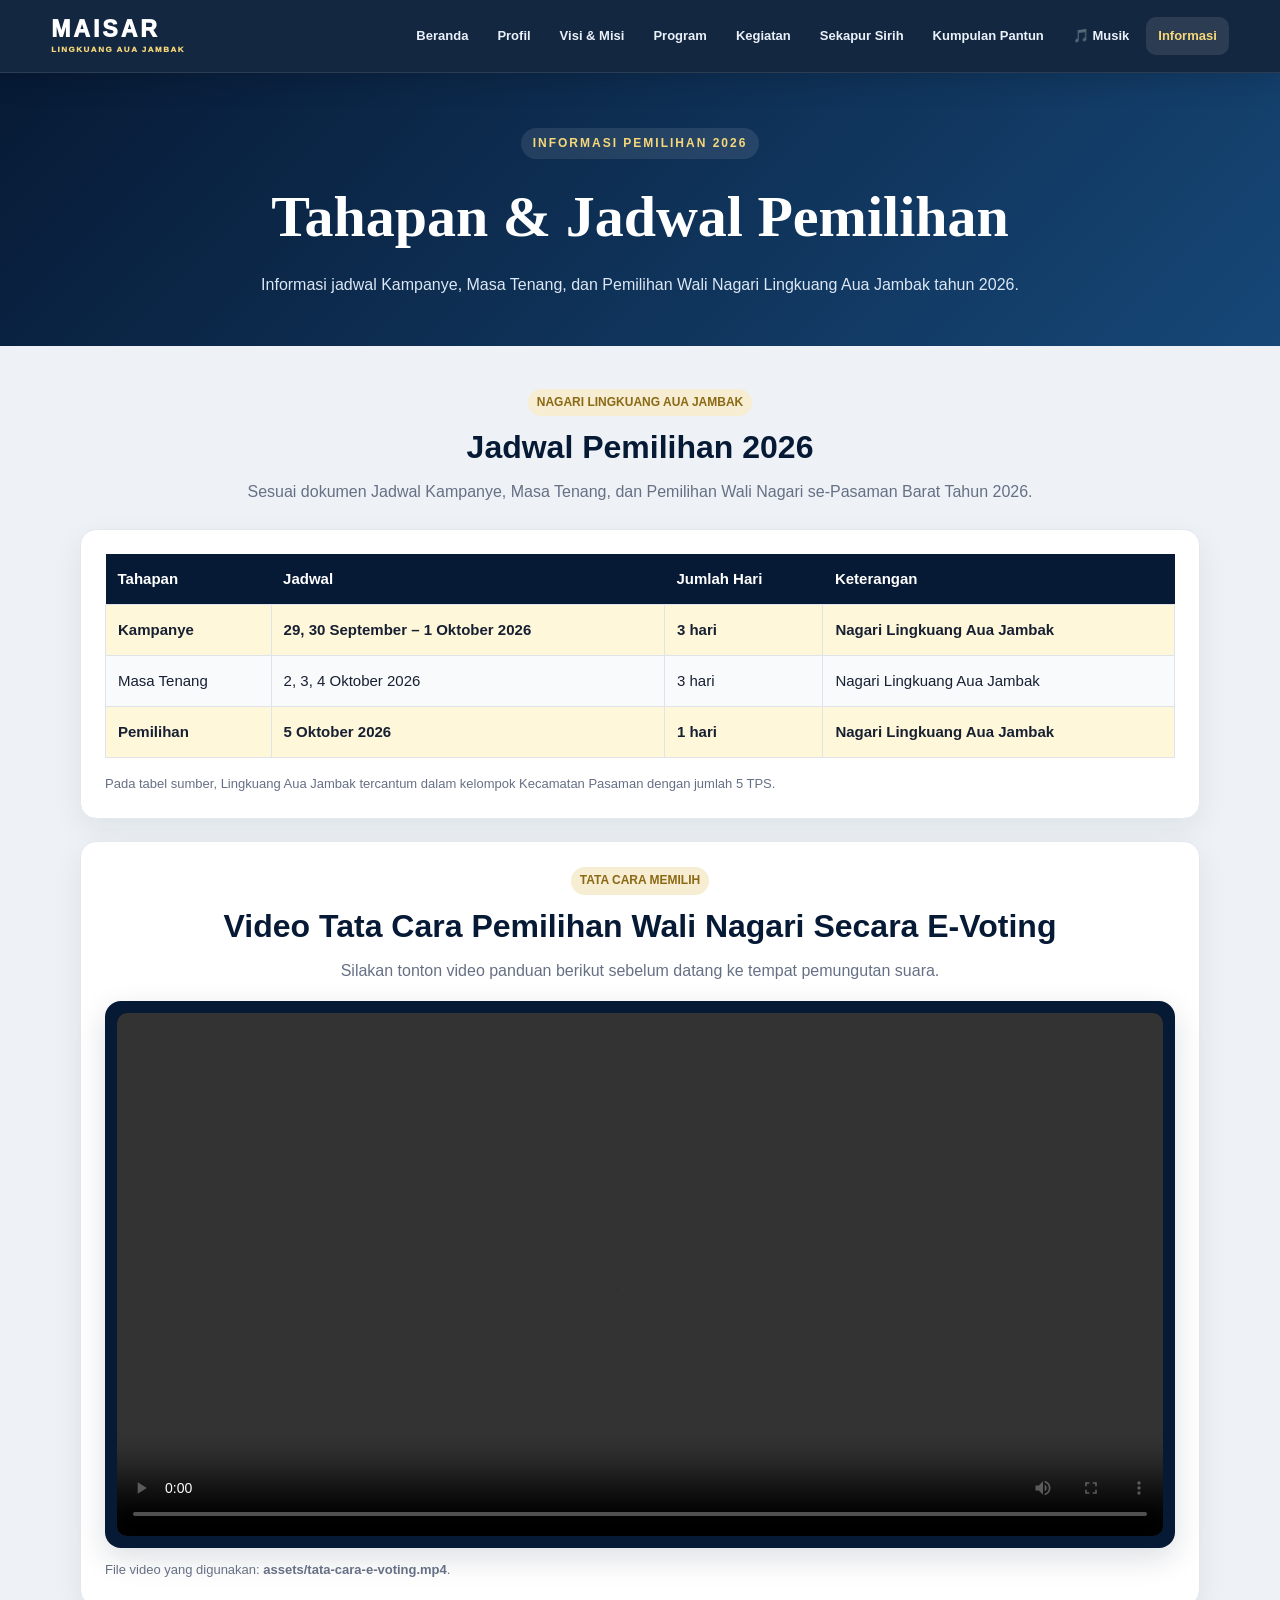
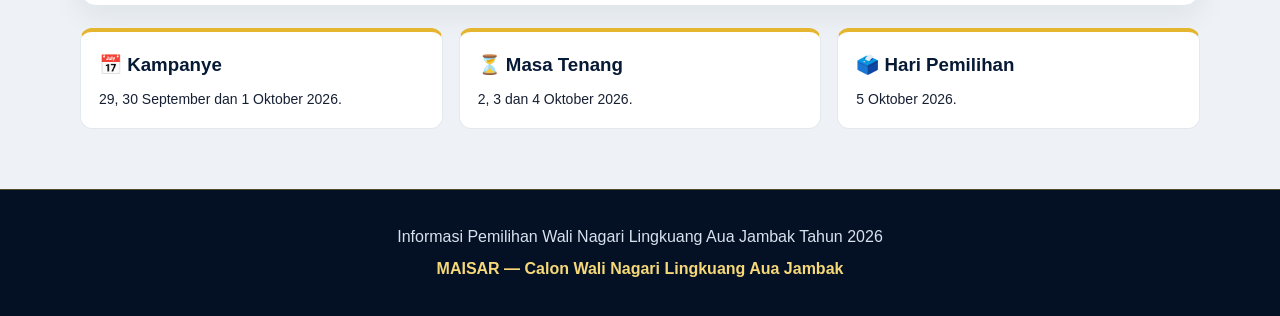
==== informasi.html @ 97a97fed "Add files via upload" ====
<!DOCTYPE html>
<html lang="id">
<head>
<meta charset="UTF-8">
<meta name="viewport" content="width=device-width,initial-scale=1">
<title>Informasi Pemilihan Wali Nagari Lingkuang Aua Jambak 2026</title>
<link rel="stylesheet" href="site.css">
<style>
:root{--navy:#071a35;--gold:#e5b52f;--gold2:#f6d879;--ink:#172033}
*{box-sizing:border-box}body{margin:0;background:#eef2f6;color:var(--ink);font-family:Inter,Arial,sans-serif;line-height:1.6}.wrap{width:min(1120px,92%);margin:auto}
.hero-info{background:linear-gradient(135deg,#071a35,#164777);color:#fff;padding:55px 0 48px;text-align:center}.hero-info .label{display:inline-block;background:#ffffff18;color:var(--gold2);padding:6px 12px;border-radius:999px;font-weight:900;letter-spacing:2px;font-size:12px}.hero-info h1{font-family:Georgia,serif;font-size:clamp(32px,5vw,58px);margin:12px 0 8px;color:#fff}.hero-info p{max-width:760px;margin:auto;color:#dce7f5;font-size:16px}
main{padding:42px 0 60px}.section-title{text-align:center;margin-bottom:24px}.section-title h2{margin:6px 0;color:var(--navy);font-size:32px}.section-title p{margin:0;color:#667085}.card{background:#fff;border:1px solid #e3e8ef;border-radius:16px;box-shadow:0 10px 30px #071a3512;padding:24px;margin-bottom:22px}
.schedule{width:100%;border-collapse:collapse;font-size:15px}.schedule th{background:var(--navy);color:#fff;padding:13px 12px;text-align:left}.schedule td{border:1px solid #dfe4eb;padding:13px 12px;vertical-align:top}.schedule tr:nth-child(even) td{background:#f8fafc}.schedule .highlight td{background:#fff7d9;font-weight:800}.badge{display:inline-block;background:#f6edd2;color:#8b6915;border-radius:999px;padding:4px 9px;font-size:12px;font-weight:900}
.video-wrap{background:#071a35;border-radius:16px;padding:12px;box-shadow:0 10px 30px #071a3525}.video-wrap video{width:100%;display:block;border-radius:10px;background:#000;max-height:620px}.video-note{margin-top:12px;font-size:13px;color:#667085}.source-note{font-size:13px;color:#667085;margin-top:16px}.info-grid{display:grid;grid-template-columns:repeat(3,1fr);gap:16px}.info-box{border:1px solid #e3e8ef;border-top:4px solid var(--gold);border-radius:12px;padding:18px;background:#fff}.info-box h3{margin:0 0 8px;color:var(--navy)}.info-box p{margin:0;font-size:14px}
@media(max-width:760px){.hero-info{padding:38px 0 34px}.hero-info h1{font-size:34px}.hero-info p{font-size:14px}.schedule{font-size:13px}.schedule th,.schedule td{padding:10px 8px}.info-grid{grid-template-columns:1fr}.card{padding:16px}}
</style>
</head>
<body>
<header class="site-nav"><div class="nav-inner"><a class="site-brand" href="index.html">MAISAR<small>LINGKUANG AUA JAMBAK</small></a><nav class="site-links" aria-label="Navigasi utama"><a href="index.html">Beranda</a><a href="profil.html">Profil</a><a href="visi-misi.html">Visi &amp; Misi</a><a href="program.html">Program</a><a href="kegiatan.html">Kegiatan</a><a href="sekapur-sirih.html">Sekapur Sirih</a><a href="kumpulan-pantun.html">Kumpulan Pantun</a><a href="musik.html">🎵 Musik</a><a href="informasi.html" class="active">Informasi</a></nav></div></header>
<section class="hero-info"><div class="wrap"><span class="label">INFORMASI PEMILIHAN 2026</span><h1>Tahapan &amp; Jadwal Pemilihan</h1><p>Informasi jadwal Kampanye, Masa Tenang, dan Pemilihan Wali Nagari Lingkuang Aua Jambak tahun 2026.</p></div></section>
<main class="wrap">
<div class="section-title"><span class="badge">NAGARI LINGKUANG AUA JAMBAK</span><h2>Jadwal Pemilihan 2026</h2><p>Sesuai dokumen Jadwal Kampanye, Masa Tenang, dan Pemilihan Wali Nagari se-Pasaman Barat Tahun 2026.</p></div>
<section class="card"><table class="schedule"><thead><tr><th>Tahapan</th><th>Jadwal</th><th>Jumlah Hari</th><th>Keterangan</th></tr></thead><tbody><tr class="highlight"><td>Kampanye</td><td>29, 30 September – 1 Oktober 2026</td><td>3 hari</td><td>Nagari Lingkuang Aua Jambak</td></tr><tr><td>Masa Tenang</td><td>2, 3, 4 Oktober 2026</td><td>3 hari</td><td>Nagari Lingkuang Aua Jambak</td></tr><tr class="highlight"><td>Pemilihan</td><td>5 Oktober 2026</td><td>1 hari</td><td>Nagari Lingkuang Aua Jambak</td></tr></tbody></table><div class="source-note">Pada tabel sumber, Lingkuang Aua Jambak tercantum dalam kelompok Kecamatan Pasaman dengan jumlah 5 TPS.</div></section>
<section class="card"><div class="section-title" style="margin-bottom:18px"><span class="badge">TATA CARA MEMILIH</span><h2>Video Tata Cara Pemilihan Wali Nagari Secara E-Voting</h2><p>Silakan tonton video panduan berikut sebelum datang ke tempat pemungutan suara.</p></div><div class="video-wrap"><video controls playsinline preload="metadata"><source src="assets/tata-cara-e-voting.mp4" type="video/mp4">Browser Anda belum mendukung pemutaran video.</video></div><div class="video-note">File video yang digunakan: <strong>assets/tata-cara-e-voting.mp4</strong>.</div></section>
<section class="info-grid"><div class="info-box"><h3>📅 Kampanye</h3><p>29, 30 September dan 1 Oktober 2026.</p></div><div class="info-box"><h3>⏳ Masa Tenang</h3><p>2, 3 dan 4 Oktober 2026.</p></div><div class="info-box"><h3>🗳️ Hari Pemilihan</h3><p>5 Oktober 2026.</p></div></section>
</main>
<footer class="site-footer">Informasi Pemilihan Wali Nagari Lingkuang Aua Jambak Tahun 2026<strong>MAISAR — Calon Wali Nagari Lingkuang Aua Jambak</strong></footer>
</body></html>
---- site.css ----
:root{
  --navy:#071a35;--navy2:#0d315f;--gold:#e5b52f;--gold2:#f6d879;
  --cream:#fbf8ef;--paper:#fff;--ink:#172033;--muted:#667085;
  --line:#e6eaf0;--shadow:0 18px 45px rgba(7,26,53,.10);
}
html{scroll-padding-top:90px}
body{font-family:Inter,ui-sans-serif,system-ui,-apple-system,"Segoe UI",Arial,sans-serif}
a{text-decoration:none}
.site-nav{
  position:sticky;top:0;z-index:1000;background:rgba(7,26,53,.94);
  backdrop-filter:blur(14px);-webkit-backdrop-filter:blur(14px);
  border-bottom:1px solid rgba(255,255,255,.10);box-shadow:0 8px 28px rgba(0,0,0,.14)
}
.site-nav .nav-inner{width:min(1180px,92%);min-height:72px;margin:auto;display:flex;align-items:center;justify-content:space-between;gap:20px}
.site-brand{color:#fff;font-weight:950;letter-spacing:3px;font-size:23px;line-height:1}
.site-brand small{display:block;margin-top:5px;color:var(--gold2);font-size:8px;letter-spacing:1.5px}
.site-links{display:flex;align-items:center;justify-content:flex-end;gap:5px;flex-wrap:wrap}
.site-links a{color:#eaf1fb;padding:9px 12px;border-radius:10px;font-size:13px;font-weight:800;transition:.2s}
.site-links a:hover,.site-links a.active{background:rgba(255,255,255,.10);color:var(--gold2)}
.site-links a.cta{background:var(--gold);color:#172033;padding-inline:15px}
.site-links a.cta:hover{background:#f2c95d;color:#111}
.site-footer{background:#041125;color:#d8e2ef;padding:34px 20px;text-align:center;border-top:1px solid rgba(229,181,47,.35)}
.site-footer strong{display:block;color:var(--gold2);margin-top:6px}
.page-intro{position:relative;overflow:hidden;background:linear-gradient(135deg,#071a35,#123e72);color:#fff}
.page-intro:before{content:"";position:absolute;inset:0;background:radial-gradient(circle at 85% 20%,rgba(229,181,47,.22),transparent 30%),linear-gradient(135deg,transparent 50%,rgba(255,255,255,.04) 50%);pointer-events:none}
.page-intro>*{position:relative}
.reveal{animation:rise .65s ease both}
@keyframes rise{from{opacity:0;transform:translateY(12px)}to{opacity:1;transform:none}}
@media(max-width:720px){
 .site-nav .nav-inner{min-height:64px;align-items:flex-start;padding:12px 0;flex-direction:column;gap:10px}
 .site-links{width:100%;justify-content:flex-start;overflow-x:auto;flex-wrap:nowrap;padding-bottom:2px}
 .site-links a{white-space:nowrap;font-size:12px;padding:8px 10px}
 .site-links a.cta{display:none}
}

/* Foto tambahan Kegiatan: tampilkan seluruh foto tanpa terpotong */
.item img.full-photo{
  object-fit:contain;
  height:230px;
  background:#f7f4ea;
  padding:0;
}
.item img.full-photo:hover{
  transform:none;
}
/* =========================================================
   PERBAIKAN FINAL NAVIGASI HP
   Desktop tidak terpengaruh
   ========================================================= */
@media (max-width:720px){
  .site-links,.menu{
    display:flex !important;
    width:100% !important;
    max-width:100% !important;
    min-width:0 !important;
    flex-wrap:nowrap !important;
    justify-content:flex-start !important;
    align-items:center !important;
    gap:4px !important;
    overflow-x:auto !important;
    overflow-y:hidden !important;
    white-space:nowrap !important;
    padding:4px 0 7px !important;
    scrollbar-width:none !important;
    -ms-overflow-style:none !important;
    -webkit-overflow-scrolling:touch;
  }
  .site-links::-webkit-scrollbar,.menu::-webkit-scrollbar{
    display:none !important;
    width:0 !important;
    height:0 !important;
  }
  .site-links a,.menu a{
    position:relative !important;
    display:block !important;
    flex:0 0 auto !important;
    white-space:nowrap !important;
    overflow:visible !important;
    padding:9px 11px 11px !important;
    border-radius:9px !important;
  }
  .site-links a.active,.menu a.active{
    color:#f6d879 !important;
    background:rgba(255,255,255,.10) !important;
    font-weight:900 !important;
  }
  .site-links a.active::after,.menu a.active::after{
    content:"" !important;
    position:absolute !important;
    display:block !important;
    visibility:visible !important;
    opacity:1 !important;
    left:8px !important;
    right:8px !important;
    bottom:2px !important;
    width:auto !important;
    height:3px !important;
    background:#f6d879 !important;
    border-radius:4px !important;
    transform:none !important;
  }
  .site-links a:not(.active)::after,.menu a:not(.active)::after{
    content:none !important;
  }
}
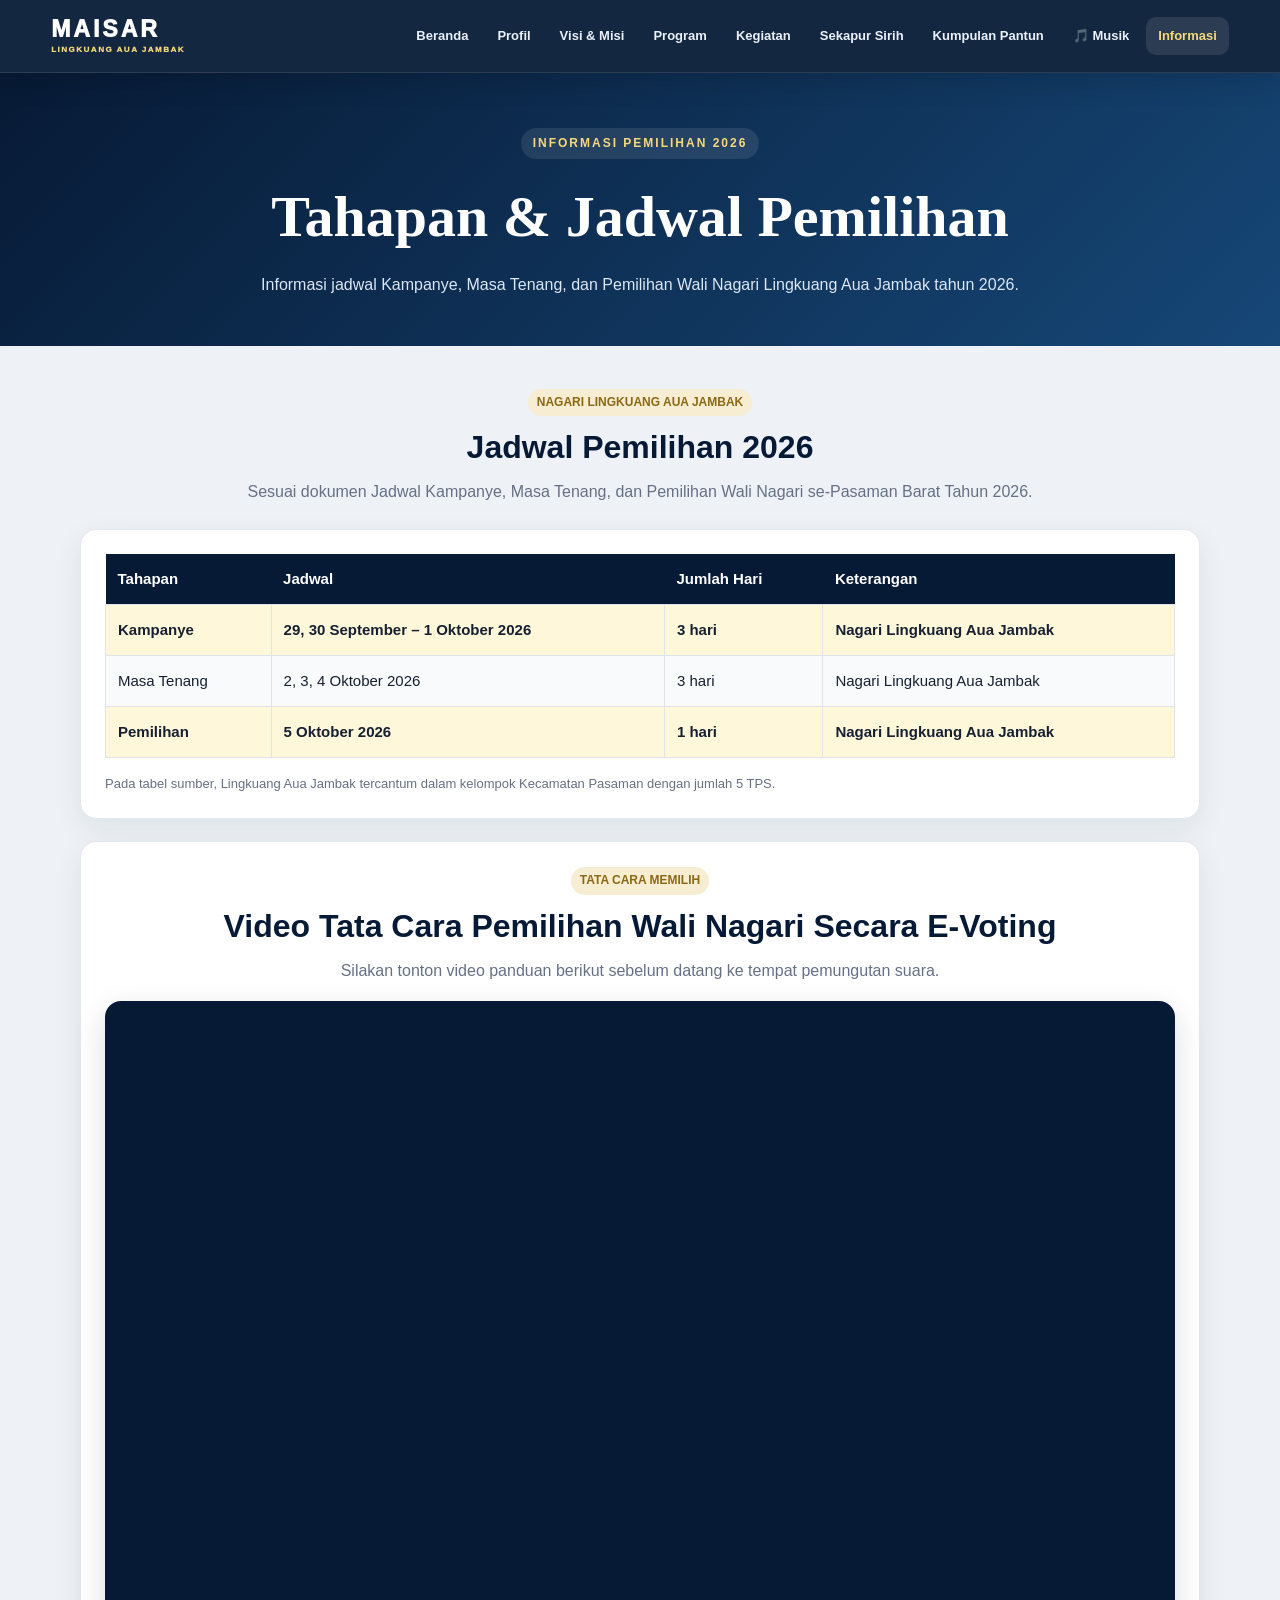
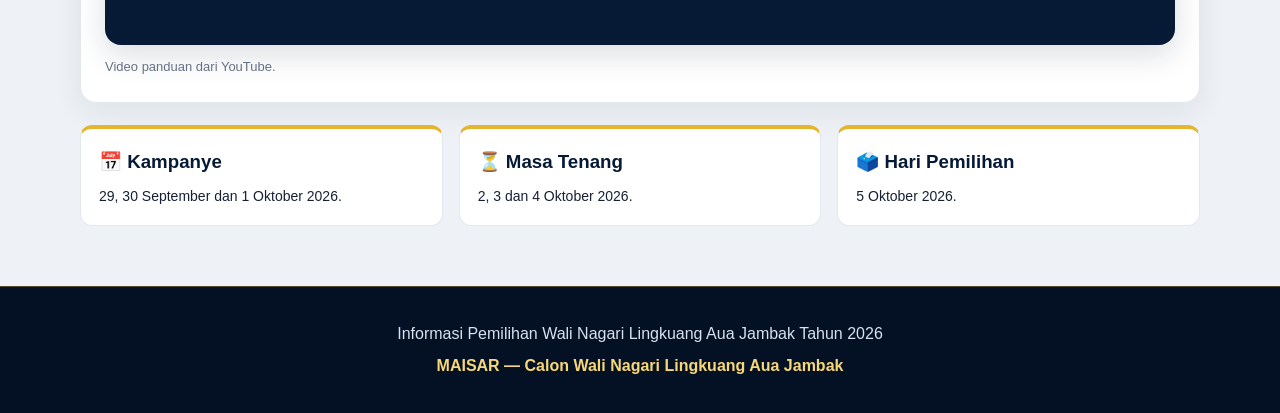
==== commit 06001783: "Add files via upload" ====
--- a/informasi.html
+++ b/informasi.html
@@ -21,7 +21,7 @@
 <main class="wrap">
 <div class="section-title"><span class="badge">NAGARI LINGKUANG AUA JAMBAK</span><h2>Jadwal Pemilihan 2026</h2><p>Sesuai dokumen Jadwal Kampanye, Masa Tenang, dan Pemilihan Wali Nagari se-Pasaman Barat Tahun 2026.</p></div>
 <section class="card"><table class="schedule"><thead><tr><th>Tahapan</th><th>Jadwal</th><th>Jumlah Hari</th><th>Keterangan</th></tr></thead><tbody><tr class="highlight"><td>Kampanye</td><td>29, 30 September – 1 Oktober 2026</td><td>3 hari</td><td>Nagari Lingkuang Aua Jambak</td></tr><tr><td>Masa Tenang</td><td>2, 3, 4 Oktober 2026</td><td>3 hari</td><td>Nagari Lingkuang Aua Jambak</td></tr><tr class="highlight"><td>Pemilihan</td><td>5 Oktober 2026</td><td>1 hari</td><td>Nagari Lingkuang Aua Jambak</td></tr></tbody></table><div class="source-note">Pada tabel sumber, Lingkuang Aua Jambak tercantum dalam kelompok Kecamatan Pasaman dengan jumlah 5 TPS.</div></section>
-<section class="card"><div class="section-title" style="margin-bottom:18px"><span class="badge">TATA CARA MEMILIH</span><h2>Video Tata Cara Pemilihan Wali Nagari Secara E-Voting</h2><p>Silakan tonton video panduan berikut sebelum datang ke tempat pemungutan suara.</p></div><div class="video-wrap"><video controls playsinline preload="metadata"><source src="assets/tata-cara-e-voting.mp4" type="video/mp4">Browser Anda belum mendukung pemutaran video.</video></div><div class="video-note">File video yang digunakan: <strong>assets/tata-cara-e-voting.mp4</strong>.</div></section>
+<section class="card"><div class="section-title" style="margin-bottom:18px"><span class="badge">TATA CARA MEMILIH</span><h2>Video Tata Cara Pemilihan Wali Nagari Secara E-Voting</h2><p>Silakan tonton video panduan berikut sebelum datang ke tempat pemungutan suara.</p></div><div class="video-wrap"><iframe width="100%" height="620" src="https://www.youtube.com/embed/TE7j8FaJdww" title="Video Tata Cara Pemilihan Wali Nagari Secara E-Voting" frameborder="0" allow="accelerometer; autoplay; clipboard-write; encrypted-media; gyroscope; picture-in-picture; web-share" referrerpolicy="strict-origin-when-cross-origin" allowfullscreen style="display:block;width:100%;border:0;border-radius:10px;aspect-ratio:16/9;"></iframe></div><div class="video-note">Video panduan dari YouTube.</div></section>
 <section class="info-grid"><div class="info-box"><h3>📅 Kampanye</h3><p>29, 30 September dan 1 Oktober 2026.</p></div><div class="info-box"><h3>⏳ Masa Tenang</h3><p>2, 3 dan 4 Oktober 2026.</p></div><div class="info-box"><h3>🗳️ Hari Pemilihan</h3><p>5 Oktober 2026.</p></div></section>
 </main>
 <footer class="site-footer">Informasi Pemilihan Wali Nagari Lingkuang Aua Jambak Tahun 2026<strong>MAISAR — Calon Wali Nagari Lingkuang Aua Jambak</strong></footer>
